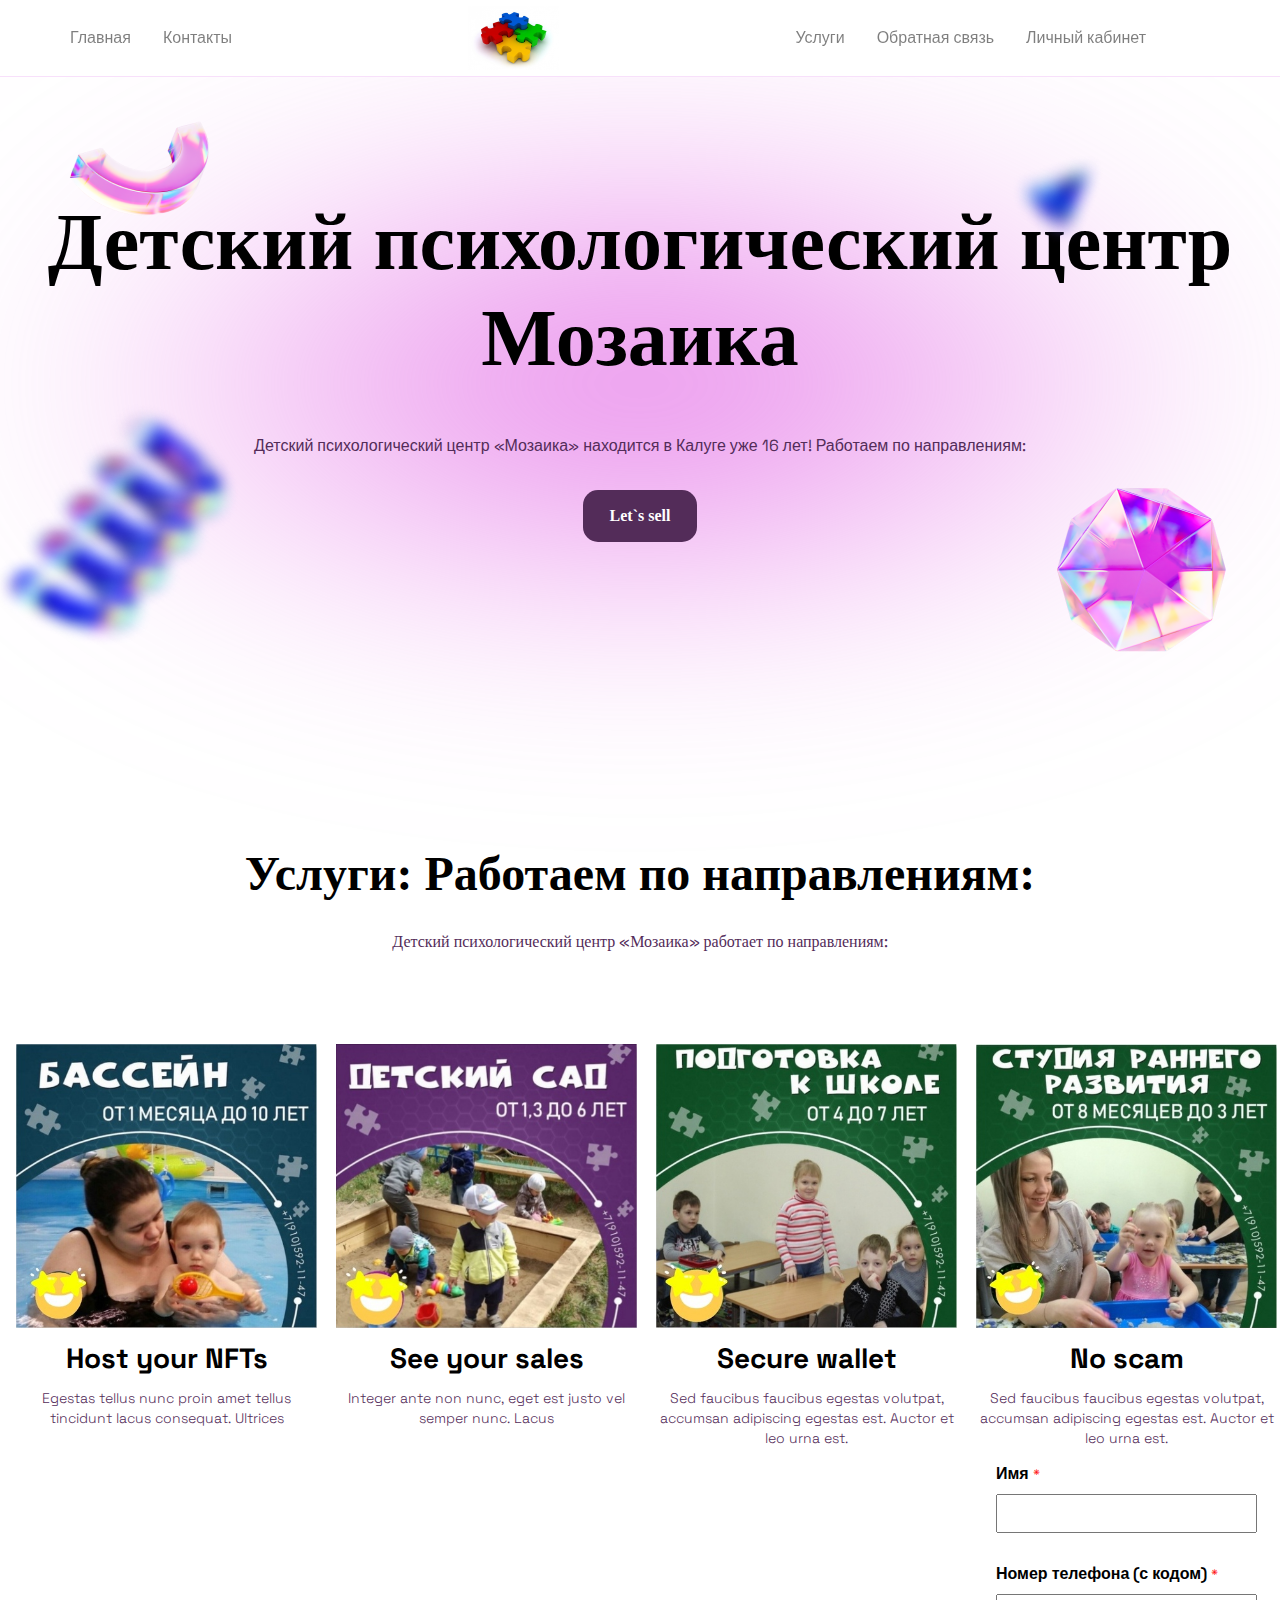
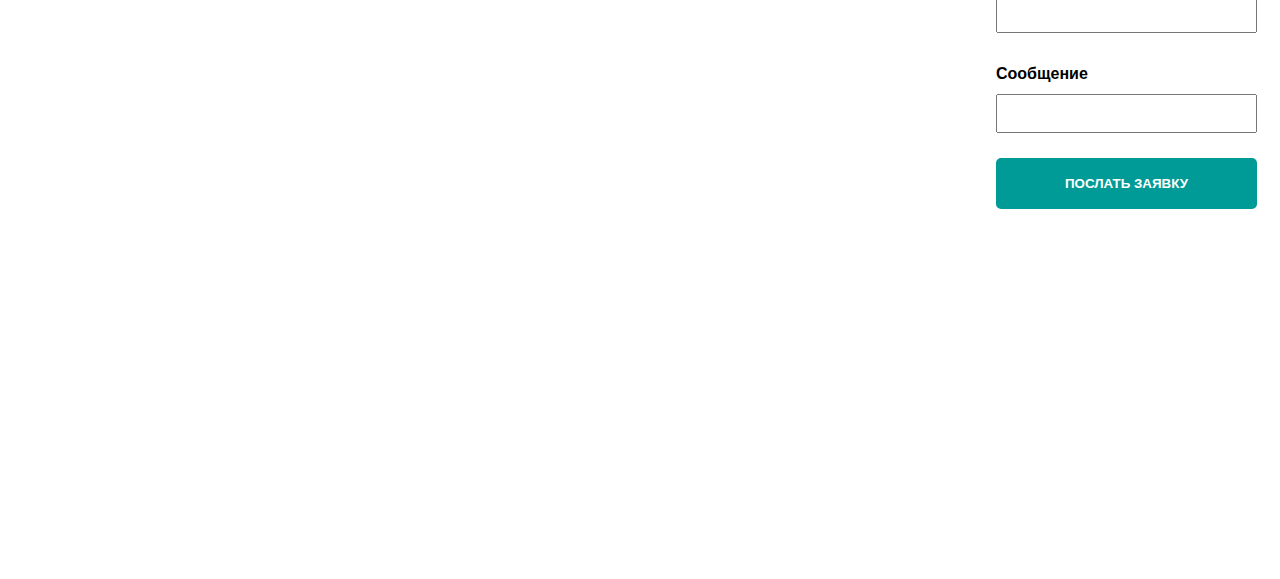
==== index.html @ e7d7b32a "init" ====
<!DOCTYPE html>
<html lang="ru">
<head>
    <meta charset="UTF-8">
    <meta http-equiv="X-UA-Compatible" content="IE=edge">
    <meta name="viewport" content="width=device-width, initial-scale=1.0">
    <link rel="stylesheet" href="./css/main.css">
    <link rel="preconnect" href="https://fonts.googleapis.com">
    <link rel="preconnect" href="https://fonts.gstatic.com" crossorigin>
    <link href="https://fonts.googleapis.com/css2?family=Space+Grotesk:wght@300;400;500;600;700&display=swap" rel="stylesheet">
    <title>Document</title>
</head>
<body>
    <header>
        <div class="wrapper">
            <div class="menu__wrapper">
                <a href="#">Главная</a>
                <a href="#">Контакты</a>
            </div>
            <img src="img/eN4k9bLgnZk.jpg">
            <div class="menu__wrapper">
                <a href="#test">Услуги</a>
                <a href="#">Обратная связь</a>
                <a href="Account.html">Личный кабинет</a>
                <a href=""></a>
            </div>
        </div>
    </header>
    <!-- section__sellNFt start -->


    <section class="section__sellNFt">
        <div class="sellNFt__bg"></div>
        <img class="sellNFt__img1" src="./img/section__sellNFt/1.png">
        <img class="sellNFt__img2" src="./img/section__sellNFt/2.png">
        <img class="sellNFt__img3" src="./img/section__sellNFt/3.png">
        <img class="sellNFt__img4" src="./img/section__sellNFt/4.png">
        <h1>Детский психологический центр Мозаика</h1>
        <p>Детский психологический центр «Мозаика» находится в Калуге уже 16 лет!
            Работаем по направлениям: 
        </p>
        <button>Let`s sell</button>
    </section>
    <!-- section__sellNFt end -->

    <!-- section__team start -->
    <div class="section__team">
    <div id="test"class="nft__h2">Услуги: Работаем по направлениям:</div>
    <div class="nft__h3">Детский психологический центр «Мозаика» работает по направлениям: </div>

    <div class="wrapper">
        <div class="provide__wrapper">
            <img src="img/Услуги/Бассейн.jpg" alt="">
            <p>Host your NFTs</p>
            <span>Egestas tellus nunc proin amet tellus tincidunt lacus consequat. Ultrices </span>
        </div>

        <div class="provide__wrapper">
            <img src="img/Услуги/Деский сад.jpg" alt="">
            <p>See your sales</p>
            <span>Integer ante non nunc, eget est justo vel semper nunc. Lacus </span>
        </div>

        <div class="provide__wrapper">
            <img src="img/Услуги/Подготовка к школе.jpg" alt="">
            <p>Secure wallet</p>
            <span>Sed faucibus faucibus egestas volutpat, accumsan adipiscing egestas est. Auctor et leo urna
                est.</span>
        </div>

        <div class="provide__wrapper">
            <img src="img/Услуги/Студия раннего развития.jpg" alt="">
            <p>No scam</p>
            <span>Sed faucibus faucibus egestas volutpat, accumsan adipiscing egestas est. Auctor et leo urna
                est.</span>
    </section>

    <form class="obratnuj-zvonok" autocomplete="off" action='email.php' method='post'>
        <div class="form-zvonok"> 
          <div>
            <label>Имя <span>*</span></label>
            <input type='text' name='username' required></div>
          <div>
            <label>Номер телефона (с кодом) <span>*</span></label>
            <input type='text' name='usernumber' required></div>
          <div>
            <label>Сообщение</label>
            <input type='text' name='question'>
          </div>
          <input class="bot-send-mail" type='submit' value='Послать заявку'>
        </div>
        </form>

    <script>
        document.querySelectorAll('a[href^="#"]').forEach(anchor => {
        anchor.addEventListener('click', function (e) {
        e.preventDefault();
        document.querySelector(this.getAttribute('href')).scrollIntoView({
            behavior: 'smooth'
        });
    });
});
    </script>
</body>
</html>
---- css/main.css ----
body {
    margin: 0px;
    font-family: 'Space Grotesk', sans-serif;
}

*, *::after, *::before {
    box-sizing: border-box;
}
.nft_h1{
    font-family: 'Montserrat Alternates';
    font-style: normal;
    font-weight: 600;
    font-size: 48px;
    line-height: 45px;
    /* or 94% */
    text-align: center;
    /* Black */
    color: #000000;
}
.nft__h2 {
    font-family: 'Syne';
    font-weight: 700;
    font-size: 48px;
    line-height: 64px;
    text-align: center;
    color: #000000;
    margin-bottom: 24px;
}

.nft__h3 {
    font-family: 'Space Grotesk';
    font-weight: 400;
    font-size: 16px;
    line-height: 24px;
    text-align: center;
    color: #532C59;
    margin: 0;
}

/* header */

header {
    width: 100%;
    background-color: #ffff;
    border-bottom: 1px solid #F8E0FB;
    
}

header .wrapper {
    height: 76px;
    display: flex;
    justify-content: space-between;
    align-items: center;
    max-width: 1440px;
    padding: 0px 70px;
    margin: 0 auto;
}

header img {
    width: 91px;
    height: 64px;
    margin-right: 32px;
    /* margin: 18px auto; */
}

.menu__wrapper {
    display: flex;
}

.menu__wrapper a{
    font-weight: 500;
    font-size: 16px;
    line-height: 20px;
    color: #000000;
    text-decoration: none;
    display: flex;
    margin-right: 32px;
    white-space: nowrap;
    opacity: 0.5;
}

/* section__sellNFt */


.section__sellNFt {
    display: flex;
    flex-flow: column;
    position: relative;
    max-width: 1440px;
    margin: 0 auto 300px auto;
}


.section__sellNFt h1 {
    font-family: 'Syne';
    text-align: center;
    font-weight: 700;
    font-size: 80px;
    line-height: 96px;
    color: #000000;

    padding-top: 117px;
    margin: 0 auto;
}

.section__sellNFt p  {
    font-weight: 400;
    font-size: 16px;
    line-height: 24px;
    text-align: center;
    color: #532C59;
    padding-top: 32px; 
    margin-bottom: 32px;
}

.section__sellNFt button {
    display: flex;
    justify-content: center;
    align-items: center;
    width: 114px;
    padding: 16px 20px;
    background: #532C59;
    border-radius: 15px;
    margin: 0 auto;
    color: #FFFFFF;
    font-family: 'Syne';
    font-weight: 700;
    font-size: 16px;
    line-height: 20px;
    white-space: nowrap;
    cursor: pointer;
    border: none;
    outline: none;
}

.sellNFt__bg {
    position: absolute;
    max-width: 1440px;
    width: 100%;
    height: 499px;
    left: 0px;
    top: 57px;
    background: pink;
    background: radial-gradient(50% 50% at 50% 50%, #E36CE6 0%, rgba(255, 255, 255, 0) 100%);
    opacity: 1;
    filter: blur(116px);
    z-index: -1;
}


.section__sellNFt img {
    position: absolute;
}

.sellNFt__img1 {
    width: 173px;
    height: 174px;
    top: 5px;
    left: 53px;
}

.sellNFt__img2 {
    width: 111px;
    height: 112px;
    top: 67px;
    right: 167px
}

.sellNFt__img3 {
    width: 299px;
    height: 300px;
    left: -16px;
    top: 298px;
}

.sellNFt__img4 {
    width: 211px;
    height: 211px;
    right: 33px;
    top: 387px; 
}
/* section__услуги */
img{
    width: 100%;
}
.section__team {
    display: flex;
    flex-flow: column;
    margin-top: 80px;
}


.section__team .wrapper {
    grid-template-columns: repeat(auto-fit,minmax(300px, 1fr));
    justify-content: space-between;
    max-width: 1440px;
    margin: 0 auto;
    padding-bottom: 160px;
    padding-top: 80px;
    display: grid;
}

.team__wrapper {
    display: flex;
    flex-flow: column;
    align-items: center;
    margin: 0px 100px
}

.team__wrapper p {
    font-family: 'Space Grotesk';
    font-weight: 700;
    font-size: 24px;
    line-height: 32px;
    text-align: center;
    color: #000000;
    margin-top: 10px;
    margin-bottom: 12px;
    white-space: nowrap;
}


.team__wrapper span {
    font-family: 'Space Grotesk';
    font-weight: 300;
    font-size: 14px;
    line-height: 20px;
    text-align: center;
    color: #532C59;
}


/* section__collections */

.section__collections {
    display:  flex;
    flex-flow: column;
    margin: 0 auto;
    max-width: 1440px;
}

.section__collections .wrapper {
    display: grid;
    grid-template-columns: repeat(auto-fit, minmax(300px, 1fr));
    flex-flow: row wrap;
    justify-content: center;
    padding-top: 64px;
    margin: 20px;
}

.collection__wrapper {
    display: flex;
    flex-flow: column;
    align-items: center;
    max-width: 412px;
    margin: 0 16px;
    margin-bottom: 64px
}


.collection__wrapper p{
    font-family: 'Syne';
    font-weight: 600;
    font-size: 32px;
    line-height: 42px;
    text-align: center;
    color: #000000;
    margin: 0;
    padding-bottom: 12px;
    margin-top: 16px;
}

.collection__wrapper span {
    font-family: 'Space Grotesk';
    font-weight: 400;
    font-size: 14px;
    line-height: 20px;
    text-align: center;
    color: #532C59;
}

/* section__provide */

.section__provide {
    display: flex;
    flex-flow: column;
    
}

.section__provide .wrapper{
    display: flex;
    flex-flow: row wrap;
    padding-top: 56px;
    margin: 0 auto;
}

.provide__wrapper {
     width: 301px;
     margin: 10px 16px;
     display: flex;
     flex-flow: column;
     align-items: center;
     padding-bottom: 200px;
}

.provide__wrapper p {
    font-family: 'Space Grotesk';
    font-weight: 700;
    font-size: 28px;
    line-height: 36px;
    text-align: center;
    color: #000000;
    margin: 12px 0;
}

.provide__wrapper span {
    font-family: 'Space Grotesk';
    font-weight: 300;
    font-size: 14px;
    line-height: 20px;
    text-align: center;
    color: #532C59;
}


/* section__qanda */

.section__qanda {
    display: flex;
    justify-content: center;
    max-width: 1440px;
    margin: 0 auto;
}

.section__qanda .text__wrapper {
    display: flex;
    flex-flow: column;
    margin-right: 32px;
    max-width: 412px;
}

.section__qanda .wrapper1 {
    margin-right: 32px
}



.section__qanda h2{
    font-family: 'Syne';
    font-weight: 600;
    font-size: 48px;
    line-height: 64px;
    color: #000000;
    margin-bottom: 24px;
    margin-top: 0px;
}

.section__qanda h3 {
    font-family: 'Space Grotesk';
    font-weight: 400;
    font-size: 16px;
    line-height: 24px;
    color: #532C59;
    margin: 0;
    
}

.qa__wrapper {
    display: flex;
    flex-flow: column;
    padding: 24px;
    border: 2px solid #D6BCFA;
    border-radius: 15px;
    background: #FCFAFF;
    position: relative;
    max-width: 412px;
    height: fit-content;
    margin-bottom: 24px;
    cursor: pointer;
}

.qa__wrapper p{
    font-family: 'Space Grotesk';
    font-weight: 500;
    font-size: 20px;
    line-height: 26px;
    color: #000000;
    opacity: 0.8; 
    margin: 0;
    padding-bottom: 12px;
}

.qa__wrapper span {
    display: flex;
    font-family: 'Space Grotesk';
    font-style: normal;
    font-weight: 400;
    font-size: 14px;
    line-height: 20px;
    color: #532C59;
    overflow: hidden;
    transition: 0.3s;
}

.qa__wrapper svg {
    position: absolute;
    right: 24px;
    top: 24px;
    cursor: pointer;
}

/* section__ready */

.section__ready {
    display: flex;
    justify-content: center;
    margin: 0 auto;
    max-width: 1440px;
    margin-top: 90px;
    margin-bottom: 160px;
}

.ready__wrapper {
    background: #FCFAFF;
    border: 1px solid #D6BCFA;
    box-shadow: inset 0px 0px 50px #F8E0FA;
    border-radius: 60px;
    

    display: flex;
    flex-flow: column;
    justify-content: center;
    align-items: center;

    width: 1300px;
    height: 446px;

    position: relative;
    
}

.ready__wrapper h2 {
    font-family: 'Syne';
    font-style: normal;
    font-weight: 700;
    font-size: 48px;
    line-height: 64px;
    text-align: center;
    color: #000000;
    margin-top: 0px;
    margin-bottom: 16px;
}

.ready__wrapper h3 {
    font-family: 'Space Grotesk';
    font-style: normal;
    font-weight: 400;
    font-size: 16px;
    line-height: 24px;
    text-align: center;
    color: #532C59;
    margin-top: 0px;
    margin-bottom: 32px;
}

.ready__wrapper button {
    font-family: 'Syne';
    font-style: normal;
    font-weight: 700;
    font-size: 16px;
    line-height: 20px;
    color: #FFFFFF;
    background: #532C59;
    border-radius: 15px;
    outline: none;
    padding: 16px 20px;
}

.ready__wrapper img {
    position: absolute;
}

.ready__wrapper img:first-child {
    left: 0
}

.ready__wrapper img:nth-child(2) {
    right: 0;
}


/* footer */

footer {
    max-width: 1440px;
    margin: 0 auto;
    display: flex;
    flex-flow: column;
    padding-right: 70px;
    padding-left: 70px;
}

footer .top {
    display: flex;
    justify-content: space-between;
    padding-bottom: 41px;
    border-bottom: 1px solid #CCD5DF;
}

footer .top a {
    font-family: 'Space Grotesk';
    font-style: normal;
    font-weight: 500;
    font-size: 16px;
    line-height: 20px;
    color: #000000;
    opacity: 0.5;
    text-decoration: none;
    margin-right: 24px;
}

footer .top .a__wrapper a:last-child {
    margin-right: 0px;
}

footer .bottom {
    font-family: 'Space Grotesk';
    font-style: normal;
    font-weight: 300;
    font-size: 14px;
    line-height: 20px;
    text-align: center;
    color: #000000;
    opacity: 0.5;
    padding-top: 40px;
    padding-bottom: 40px;
}

.obratnuj-zvonok{
	width: 100%;
	max-width: 350px;
}
.form-zvonok{
	width: 100%;
	display: flex;
	flex-direction: column;
	padding: 0 20px;
	box-sizing: border-box;
}
.form-zvonok div{
	padding: 15px 0;
}
.bot-send-mail{
	box-sizing: border-box;
	width: 100%;
}
.form-zvonok label,.form-zvonok input{
	display: block;
	width: 100%;
	box-sizing: border-box;
}
.form-zvonok label{
	margin-bottom: 5px;
	font-weight: bold;
}
.form-zvonok input{
	padding: 10px 15px;
	margin-top: 10px;
}
.form-zvonok label span{
	color: red;
}
.form-zvonok .bot-send-mail{
	padding: 15px;
	margin-top: 10px;
	background: none;
	border: none;
	text-transform: uppercase;
	color: #fff;
	font-weight: bold;
	background-color: #009b97;
	cursor: pointer;
	border: 3px #009b97 solid;
	border-radius: 5px;
}
.form-zvonok .bot-send-mail:hover{
	color: #009b97;
	background-color: #fff;
}


.forma {
    position: absolute;
    top: 50%;
    left: 50%;
    transform: translate(-50%, -50%);
    background: rgba(0, 0, 0, -7);
    text-align: center;
}

.forma h1 {
    margin: 30px 100px;
    padding: 0;
    color: #fff;
    font-size: 30px;
    text-transform: uppercase;
}

.input-forma {
    margin: 15px 40px;
    text-align: center;

}
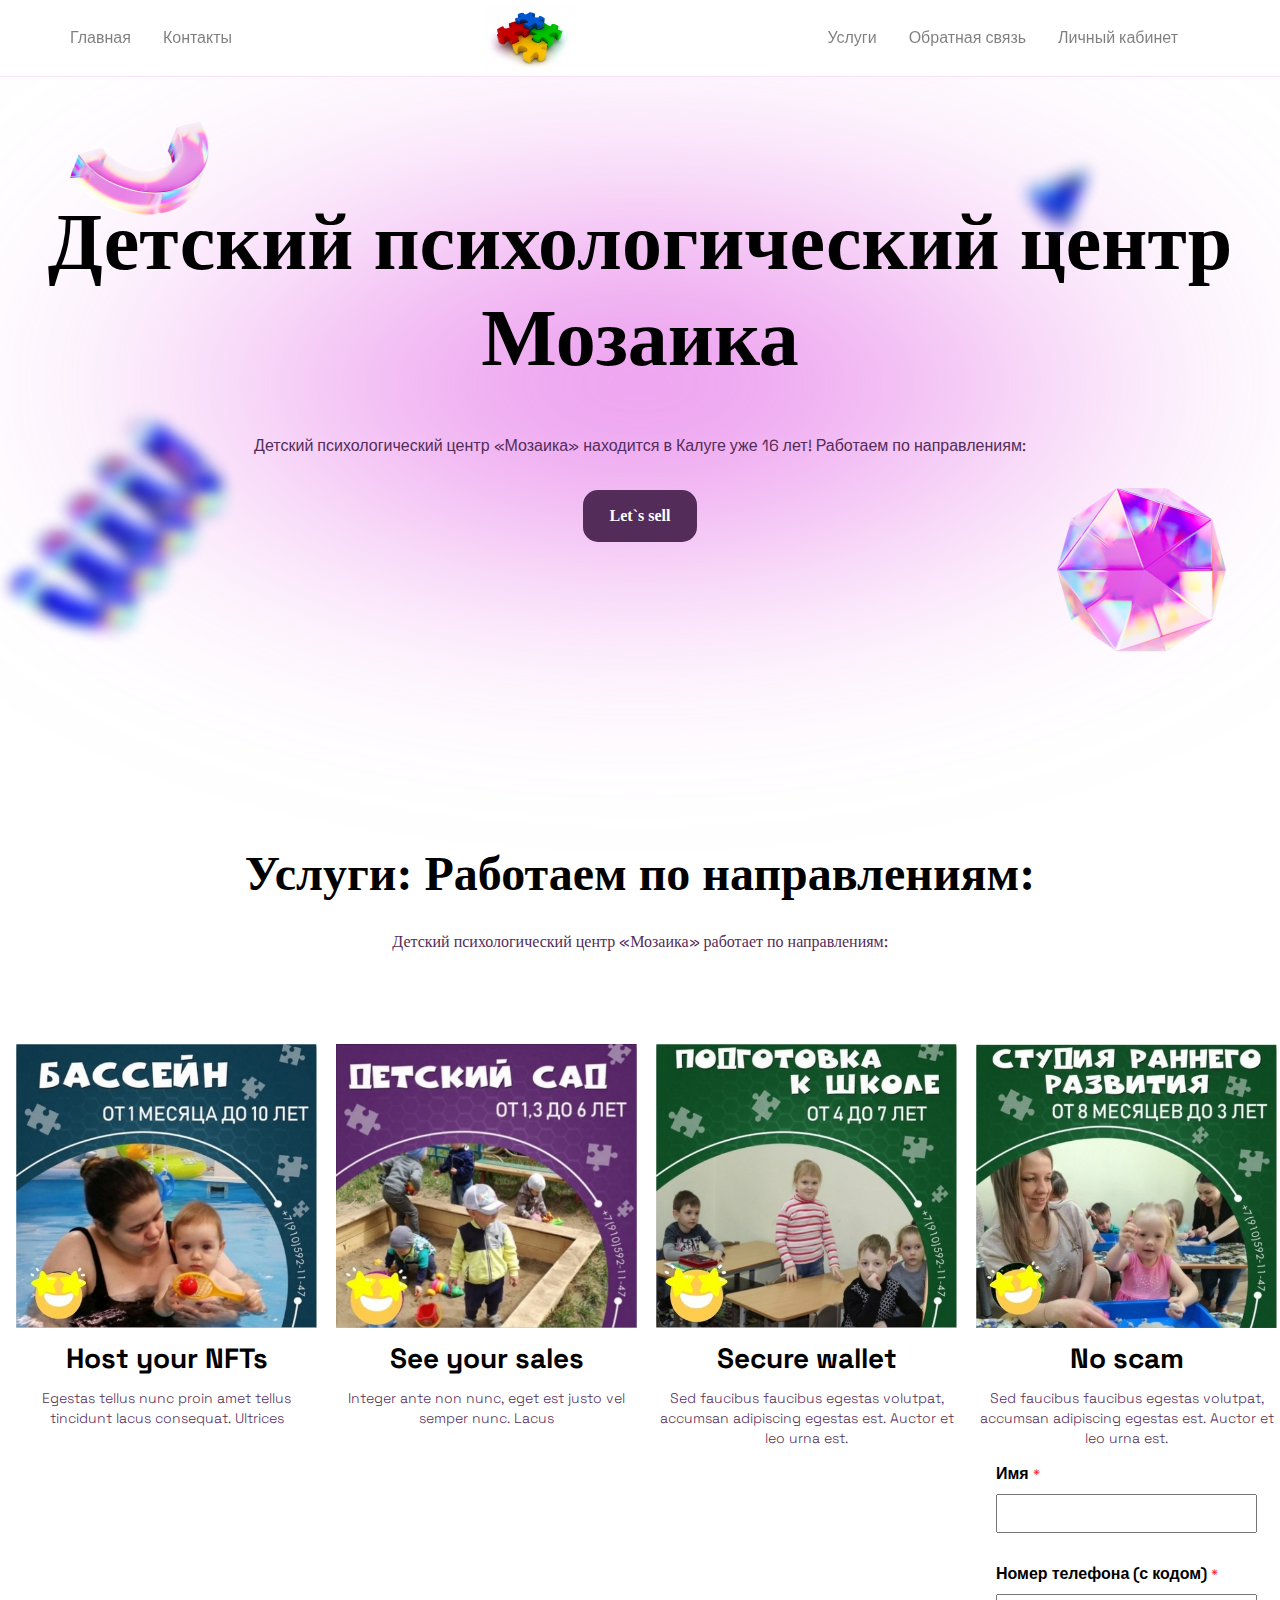
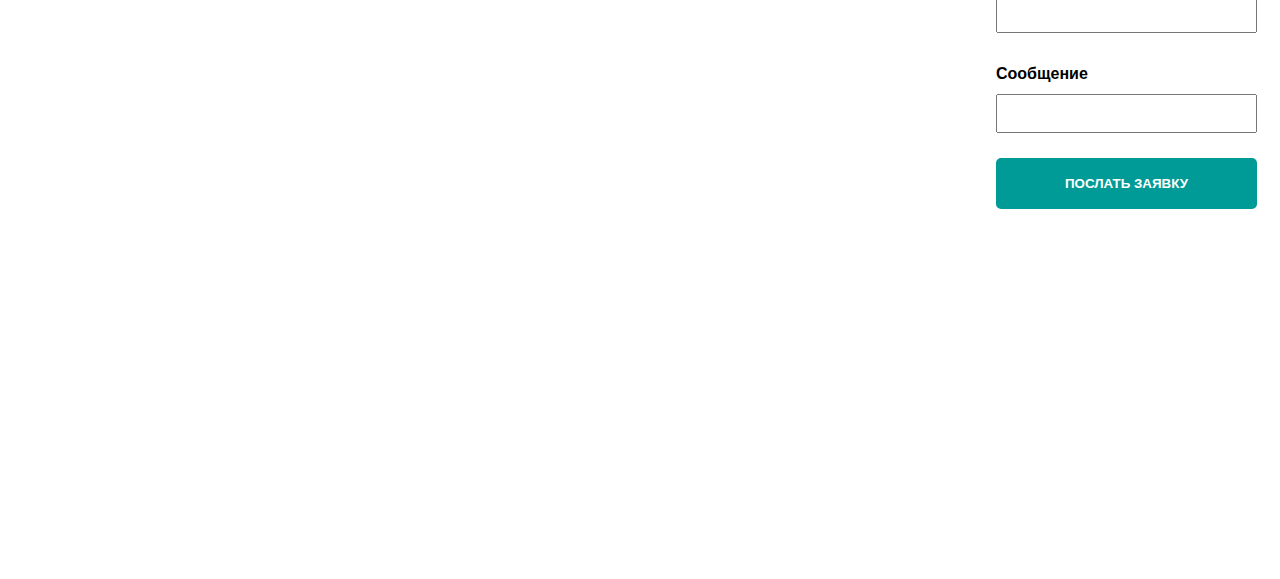
==== commit 7730ae0c: "init" ====
--- a/index.html
+++ b/index.html
@@ -14,15 +14,14 @@
     <header>
         <div class="wrapper">
             <div class="menu__wrapper">
-                <a href="#">Главная</a>
+                <a href="index.html">Главная</a>
                 <a href="#">Контакты</a>
             </div>
             <img src="img/eN4k9bLgnZk.jpg">
             <div class="menu__wrapper">
-                <a href="#test">Услуги</a>
-                <a href="#">Обратная связь</a>
+                <a href="Services.html">Услуги</a>
+                <a href="Obratnay svys.html">Обратная связь</a>
                 <a href="Account.html">Личный кабинет</a>
-                <a href=""></a>
             </div>
         </div>
     </header>
